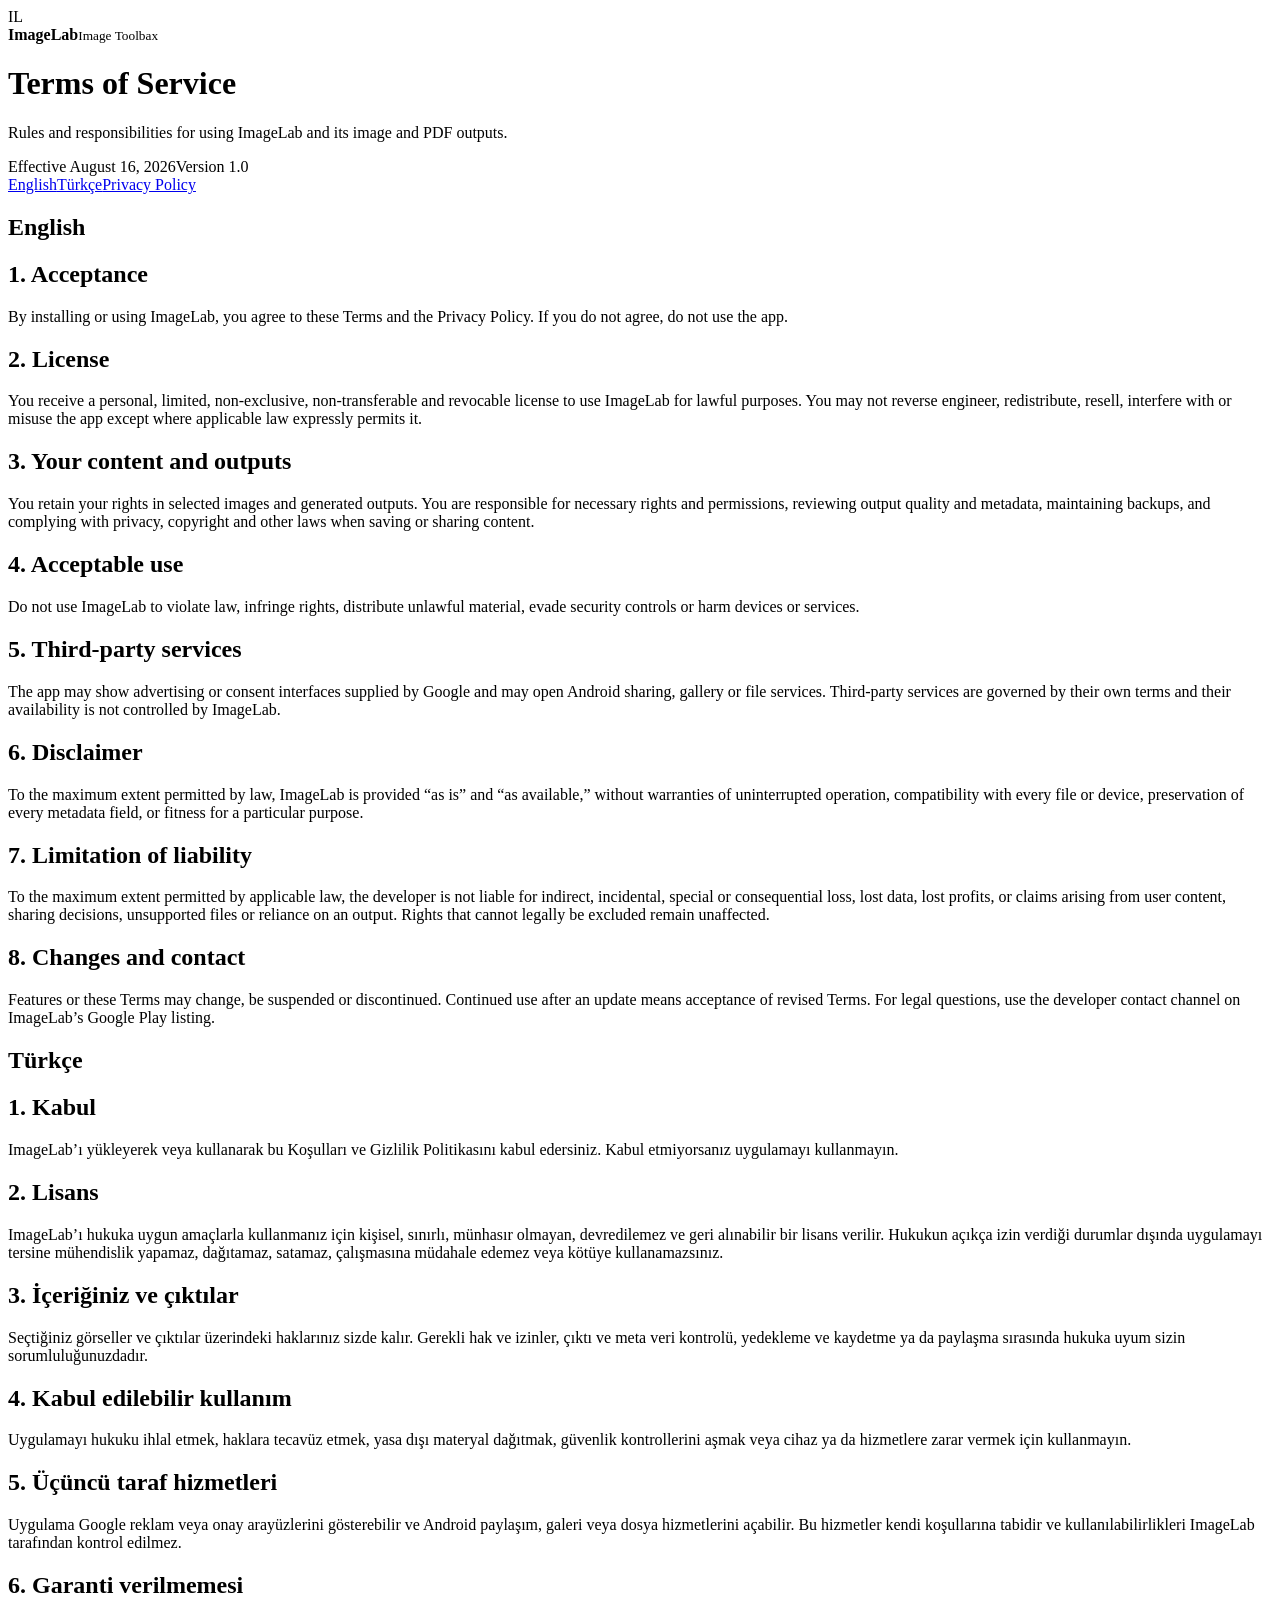
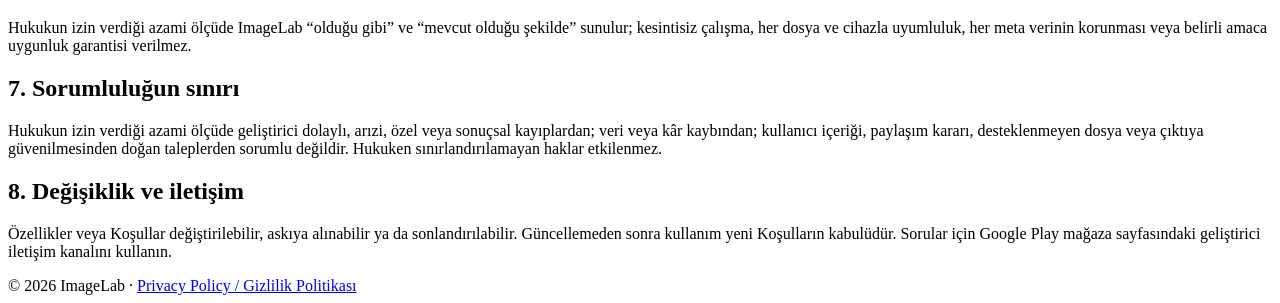
==== terms-of-service.html @ ed94bf47 "Add ImageLab terms of service" ====
<!doctype html><html lang="en"><head><meta charset="utf-8"><meta name="viewport" content="width=device-width,initial-scale=1"><title>ImageLab Terms of Service</title><meta name="description" content="Terms of Service for ImageLab - Image Toolbax"><link rel="stylesheet" href="styles.css"></head><body><main>
<header><div class="brand"><div class="mark">IL</div><div><strong>ImageLab</strong><small>Image Toolbax</small></div></div><h1>Terms of Service</h1><p class="lead">Rules and responsibilities for using ImageLab and its image and PDF outputs.</p><div class="meta"><span class="pill">Effective August 16, 2026</span><span class="pill">Version 1.0</span></div><nav class="langnav"><a href="#english">English</a><a href="#turkce">Türkçe</a><a href="index.html">Privacy Policy</a></nav></header>
<h2 class="language-title" id="english">English</h2>
<section><h2>1. Acceptance</h2><p>By installing or using ImageLab, you agree to these Terms and the Privacy Policy. If you do not agree, do not use the app.</p></section>
<section><h2>2. License</h2><p>You receive a personal, limited, non-exclusive, non-transferable and revocable license to use ImageLab for lawful purposes. You may not reverse engineer, redistribute, resell, interfere with or misuse the app except where applicable law expressly permits it.</p></section>
<section><h2>3. Your content and outputs</h2><p>You retain your rights in selected images and generated outputs. You are responsible for necessary rights and permissions, reviewing output quality and metadata, maintaining backups, and complying with privacy, copyright and other laws when saving or sharing content.</p></section>
<section><h2>4. Acceptable use</h2><p>Do not use ImageLab to violate law, infringe rights, distribute unlawful material, evade security controls or harm devices or services.</p></section>
<section><h2>5. Third-party services</h2><p>The app may show advertising or consent interfaces supplied by Google and may open Android sharing, gallery or file services. Third-party services are governed by their own terms and their availability is not controlled by ImageLab.</p></section>
<section class="notice"><h2>6. Disclaimer</h2><p>To the maximum extent permitted by law, ImageLab is provided “as is” and “as available,” without warranties of uninterrupted operation, compatibility with every file or device, preservation of every metadata field, or fitness for a particular purpose.</p></section>
<section><h2>7. Limitation of liability</h2><p>To the maximum extent permitted by applicable law, the developer is not liable for indirect, incidental, special or consequential loss, lost data, lost profits, or claims arising from user content, sharing decisions, unsupported files or reliance on an output. Rights that cannot legally be excluded remain unaffected.</p></section>
<section><h2>8. Changes and contact</h2><p>Features or these Terms may change, be suspended or discontinued. Continued use after an update means acceptance of revised Terms. For legal questions, use the developer contact channel on ImageLab’s Google Play listing.</p></section>
<h2 class="language-title" id="turkce">Türkçe</h2>
<section><h2>1. Kabul</h2><p>ImageLab’ı yükleyerek veya kullanarak bu Koşulları ve Gizlilik Politikasını kabul edersiniz. Kabul etmiyorsanız uygulamayı kullanmayın.</p></section>
<section><h2>2. Lisans</h2><p>ImageLab’ı hukuka uygun amaçlarla kullanmanız için kişisel, sınırlı, münhasır olmayan, devredilemez ve geri alınabilir bir lisans verilir. Hukukun açıkça izin verdiği durumlar dışında uygulamayı tersine mühendislik yapamaz, dağıtamaz, satamaz, çalışmasına müdahale edemez veya kötüye kullanamazsınız.</p></section>
<section><h2>3. İçeriğiniz ve çıktılar</h2><p>Seçtiğiniz görseller ve çıktılar üzerindeki haklarınız sizde kalır. Gerekli hak ve izinler, çıktı ve meta veri kontrolü, yedekleme ve kaydetme ya da paylaşma sırasında hukuka uyum sizin sorumluluğunuzdadır.</p></section>
<section><h2>4. Kabul edilebilir kullanım</h2><p>Uygulamayı hukuku ihlal etmek, haklara tecavüz etmek, yasa dışı materyal dağıtmak, güvenlik kontrollerini aşmak veya cihaz ya da hizmetlere zarar vermek için kullanmayın.</p></section>
<section><h2>5. Üçüncü taraf hizmetleri</h2><p>Uygulama Google reklam veya onay arayüzlerini gösterebilir ve Android paylaşım, galeri veya dosya hizmetlerini açabilir. Bu hizmetler kendi koşullarına tabidir ve kullanılabilirlikleri ImageLab tarafından kontrol edilmez.</p></section>
<section class="notice"><h2>6. Garanti verilmemesi</h2><p>Hukukun izin verdiği azami ölçüde ImageLab “olduğu gibi” ve “mevcut olduğu şekilde” sunulur; kesintisiz çalışma, her dosya ve cihazla uyumluluk, her meta verinin korunması veya belirli amaca uygunluk garantisi verilmez.</p></section>
<section><h2>7. Sorumluluğun sınırı</h2><p>Hukukun izin verdiği azami ölçüde geliştirici dolaylı, arızi, özel veya sonuçsal kayıplardan; veri veya kâr kaybından; kullanıcı içeriği, paylaşım kararı, desteklenmeyen dosya veya çıktıya güvenilmesinden doğan taleplerden sorumlu değildir. Hukuken sınırlandırılamayan haklar etkilenmez.</p></section>
<section><h2>8. Değişiklik ve iletişim</h2><p>Özellikler veya Koşullar değiştirilebilir, askıya alınabilir ya da sonlandırılabilir. Güncellemeden sonra kullanım yeni Koşulların kabulüdür. Sorular için Google Play mağaza sayfasındaki geliştirici iletişim kanalını kullanın.</p></section>
<footer>© 2026 ImageLab · <a href="index.html">Privacy Policy / Gizlilik Politikası</a></footer></main></body></html>
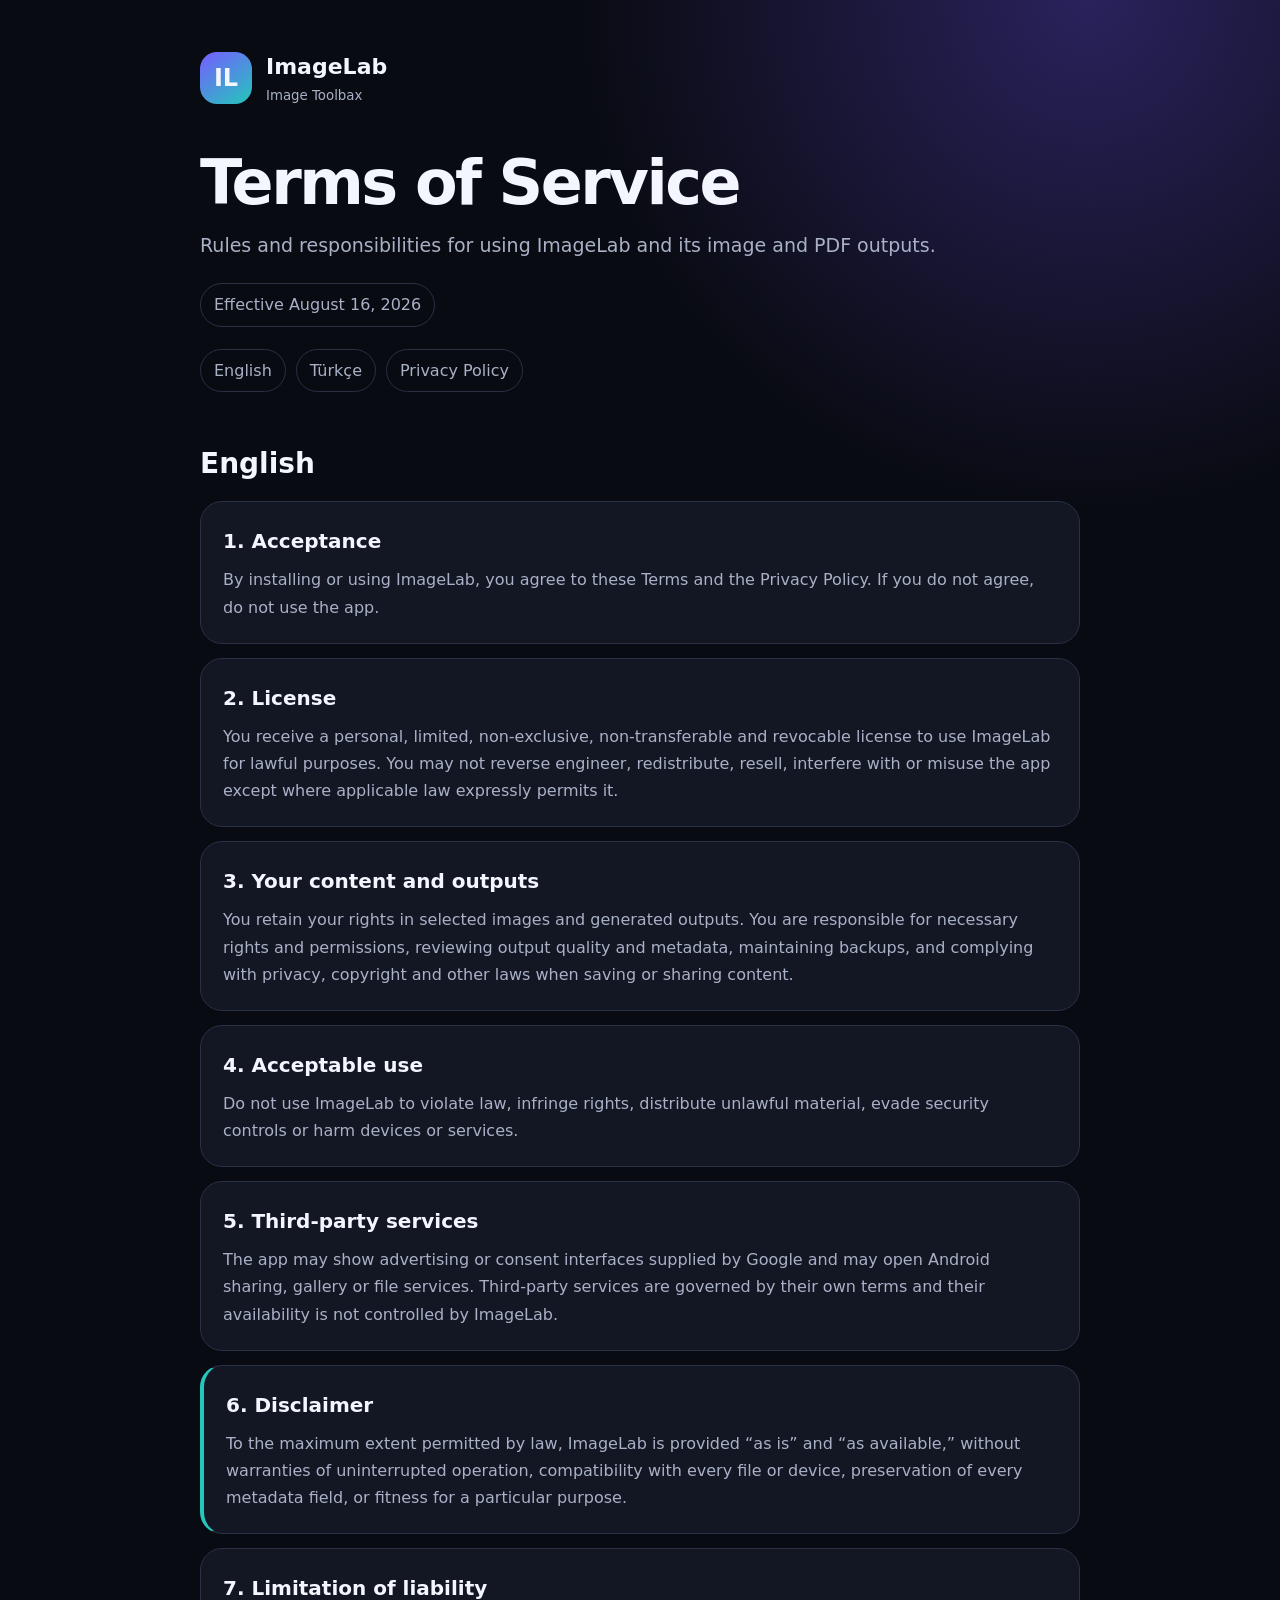
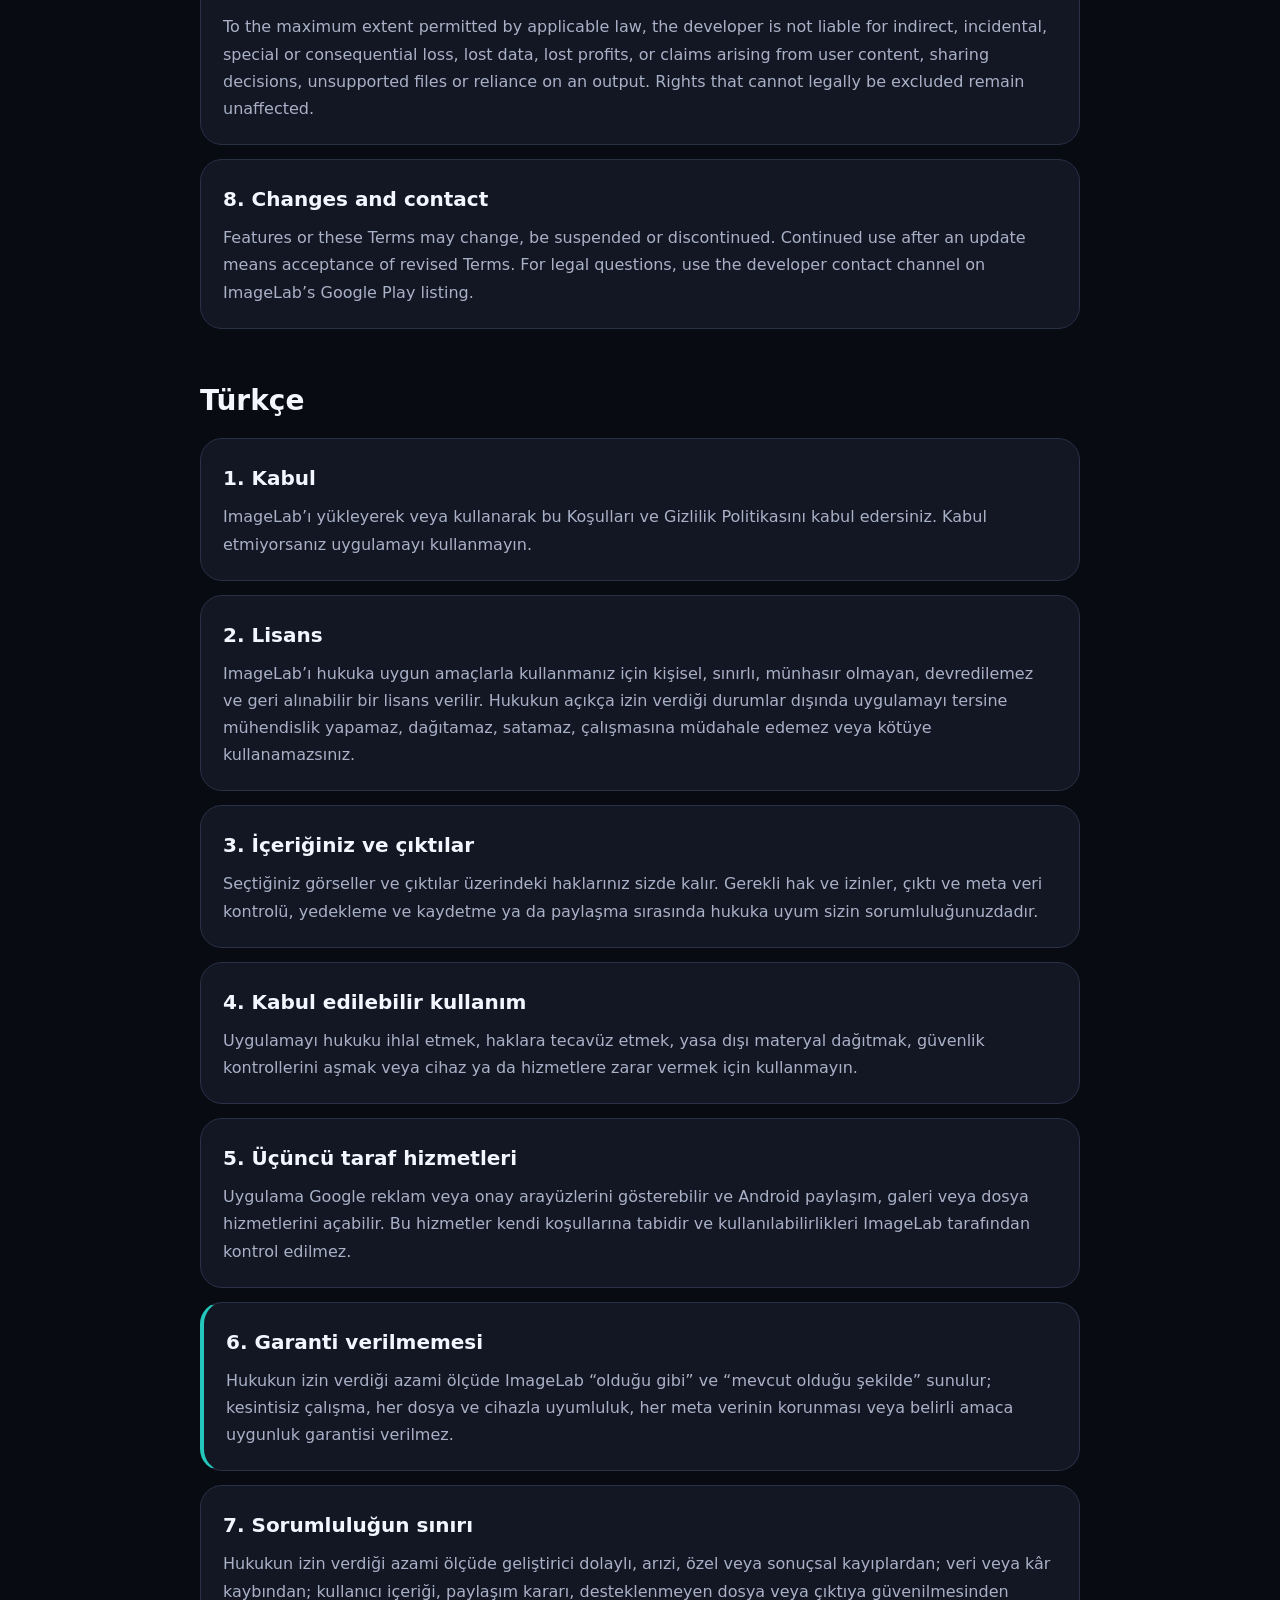
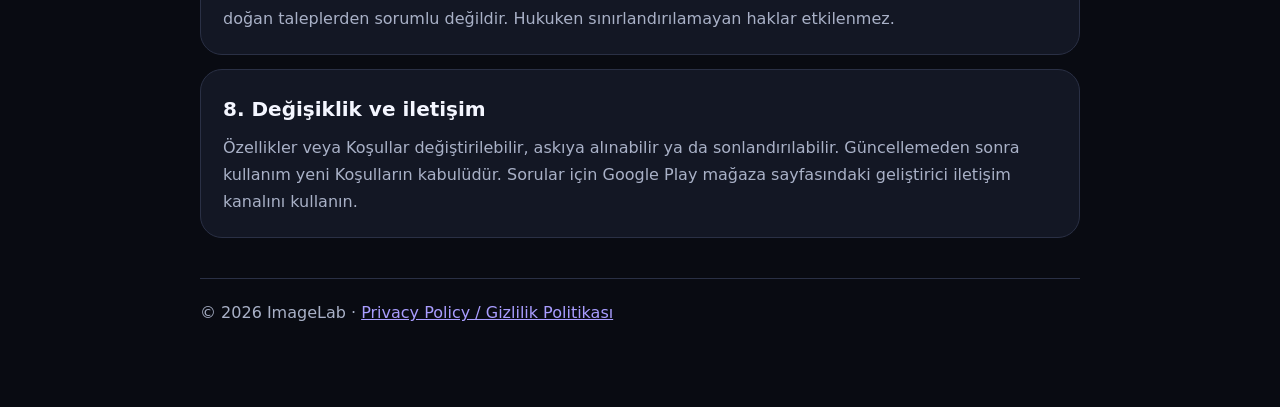
==== commit 1f515c6a: "Remove terms version badge" ====
--- a/terms-of-service.html
+++ b/terms-of-service.html
@@ -1,5 +1,5 @@
 <!doctype html><html lang="en"><head><meta charset="utf-8"><meta name="viewport" content="width=device-width,initial-scale=1"><title>ImageLab Terms of Service</title><meta name="description" content="Terms of Service for ImageLab - Image Toolbax"><link rel="stylesheet" href="styles.css"></head><body><main>
-<header><div class="brand"><div class="mark">IL</div><div><strong>ImageLab</strong><small>Image Toolbax</small></div></div><h1>Terms of Service</h1><p class="lead">Rules and responsibilities for using ImageLab and its image and PDF outputs.</p><div class="meta"><span class="pill">Effective August 16, 2026</span><span class="pill">Version 1.0</span></div><nav class="langnav"><a href="#english">English</a><a href="#turkce">Türkçe</a><a href="index.html">Privacy Policy</a></nav></header>
+<header><div class="brand"><div class="mark">IL</div><div><strong>ImageLab</strong><small>Image Toolbax</small></div></div><h1>Terms of Service</h1><p class="lead">Rules and responsibilities for using ImageLab and its image and PDF outputs.</p><div class="meta"><span class="pill">Effective August 16, 2026</span></div><nav class="langnav"><a href="#english">English</a><a href="#turkce">Türkçe</a><a href="index.html">Privacy Policy</a></nav></header>
 <h2 class="language-title" id="english">English</h2>
 <section><h2>1. Acceptance</h2><p>By installing or using ImageLab, you agree to these Terms and the Privacy Policy. If you do not agree, do not use the app.</p></section>
 <section><h2>2. License</h2><p>You receive a personal, limited, non-exclusive, non-transferable and revocable license to use ImageLab for lawful purposes. You may not reverse engineer, redistribute, resell, interfere with or misuse the app except where applicable law expressly permits it.</p></section>
--- a/styles.css
+++ b/styles.css
@@ -0,0 +1,2 @@
+:root{color-scheme:dark;--bg:#090b12;--card:#141827;--text:#f4f6ff;--muted:#a9b1c7;--line:#2a3045;--accent:#765dff;--accent2:#23c7bb}*{box-sizing:border-box}body{margin:0;background:radial-gradient(circle at 85% 0,#2a225c 0,transparent 32rem),var(--bg);color:var(--text);font:16px/1.7 Inter,system-ui,-apple-system,"Segoe UI",sans-serif}main{max-width:920px;margin:auto;padding:48px 20px 80px}.brand{display:flex;align-items:center;gap:14px;margin-bottom:42px}.mark{width:52px;height:52px;border-radius:17px;display:grid;place-items:center;background:linear-gradient(145deg,var(--accent),var(--accent2));font-weight:900;font-size:24px}.brand strong{font-size:22px}.brand small{display:block;color:var(--muted)}h1{font-size:clamp(34px,7vw,62px);line-height:1.05;margin:0 0 14px;letter-spacing:-.04em}.lead{font-size:19px;color:var(--muted);max-width:760px}.meta,.langnav{display:flex;gap:10px;flex-wrap:wrap;margin:22px 0}.pill,.langnav a{border:1px solid var(--line);border-radius:999px;padding:7px 13px;color:var(--muted);text-decoration:none}.langnav a:hover{border-color:var(--accent);color:var(--text)}section{background:color-mix(in srgb,var(--card) 92%,transparent);border:1px solid var(--line);border-radius:22px;padding:22px;margin:14px 0}h2{font-size:20px;margin:0 0 8px}p{margin:0;color:var(--muted)}.language-title{margin:48px 0 12px;font-size:28px}.notice{border-left:4px solid var(--accent2)}footer{color:var(--muted);margin-top:40px;padding-top:20px;border-top:1px solid var(--line)}a{color:#a99dff}@media(max-width:600px){main{padding-top:28px}section{padding:18px;border-radius:18px}}
+
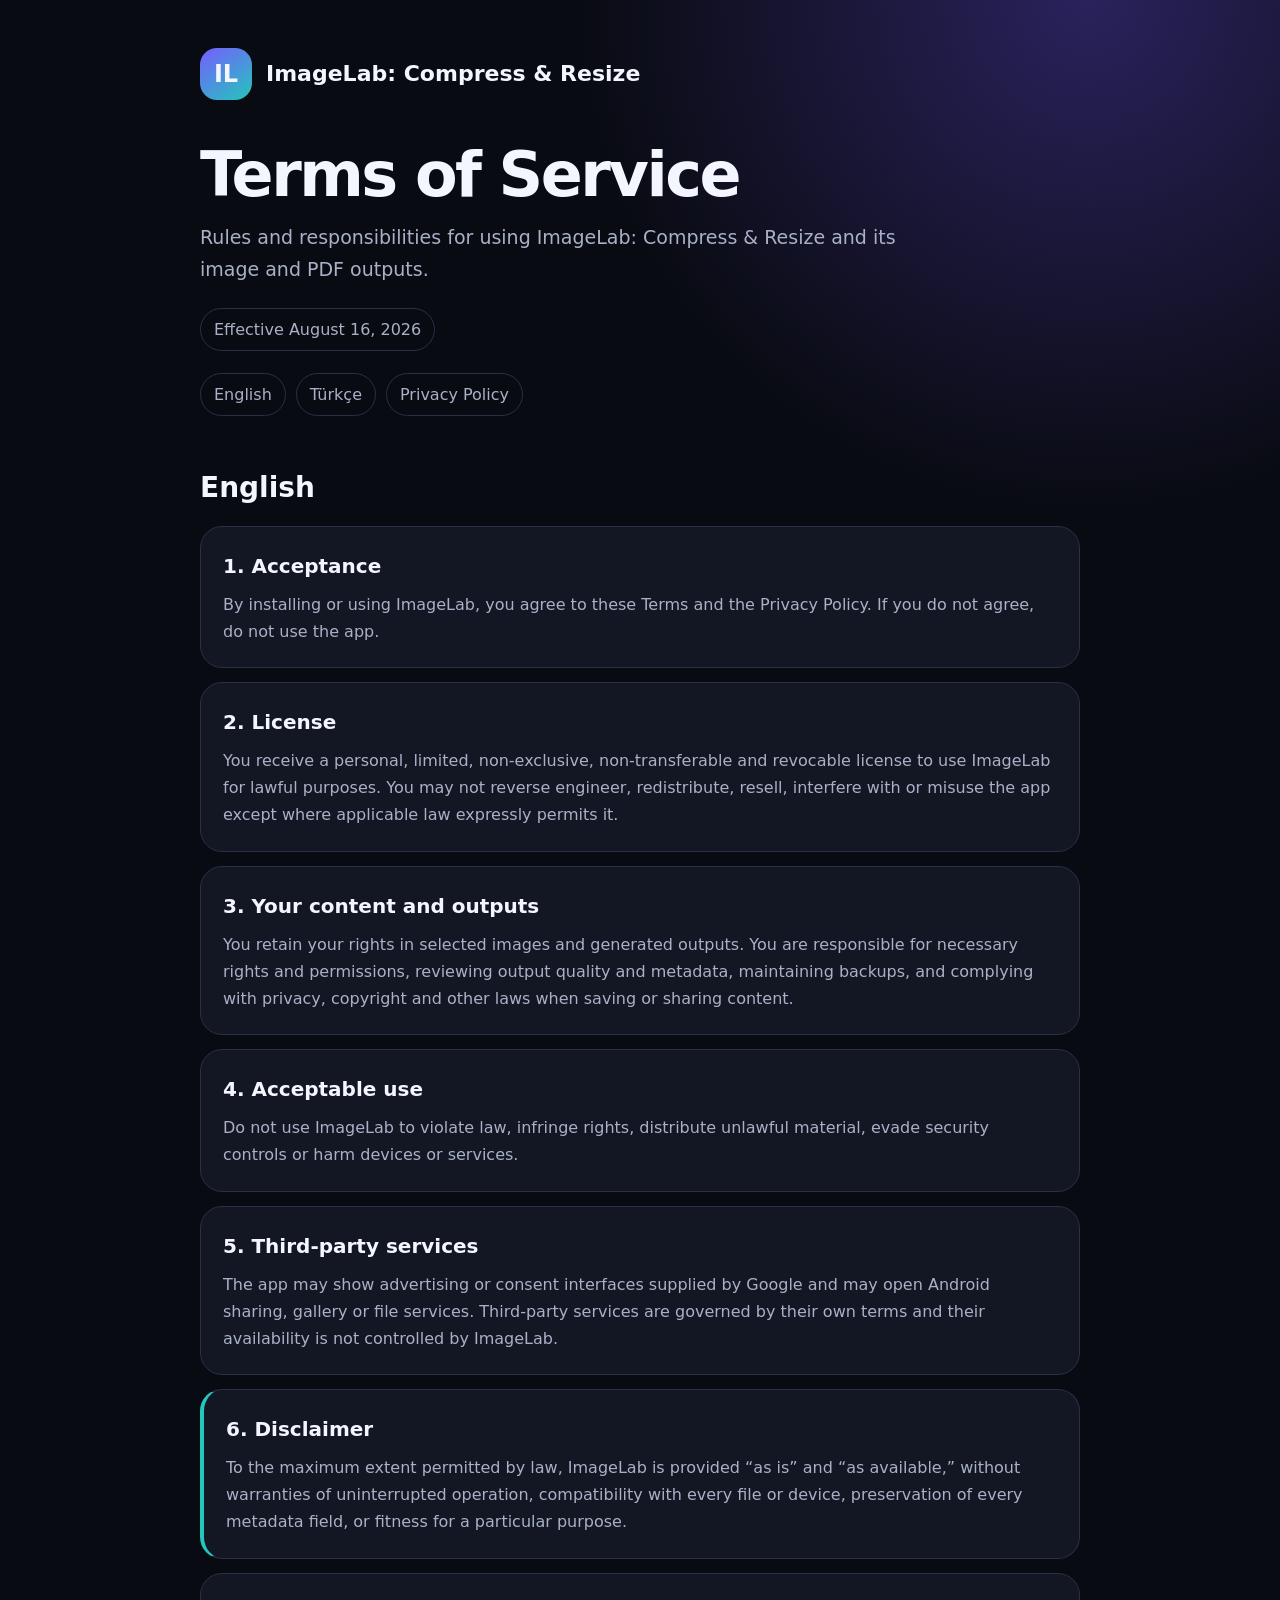
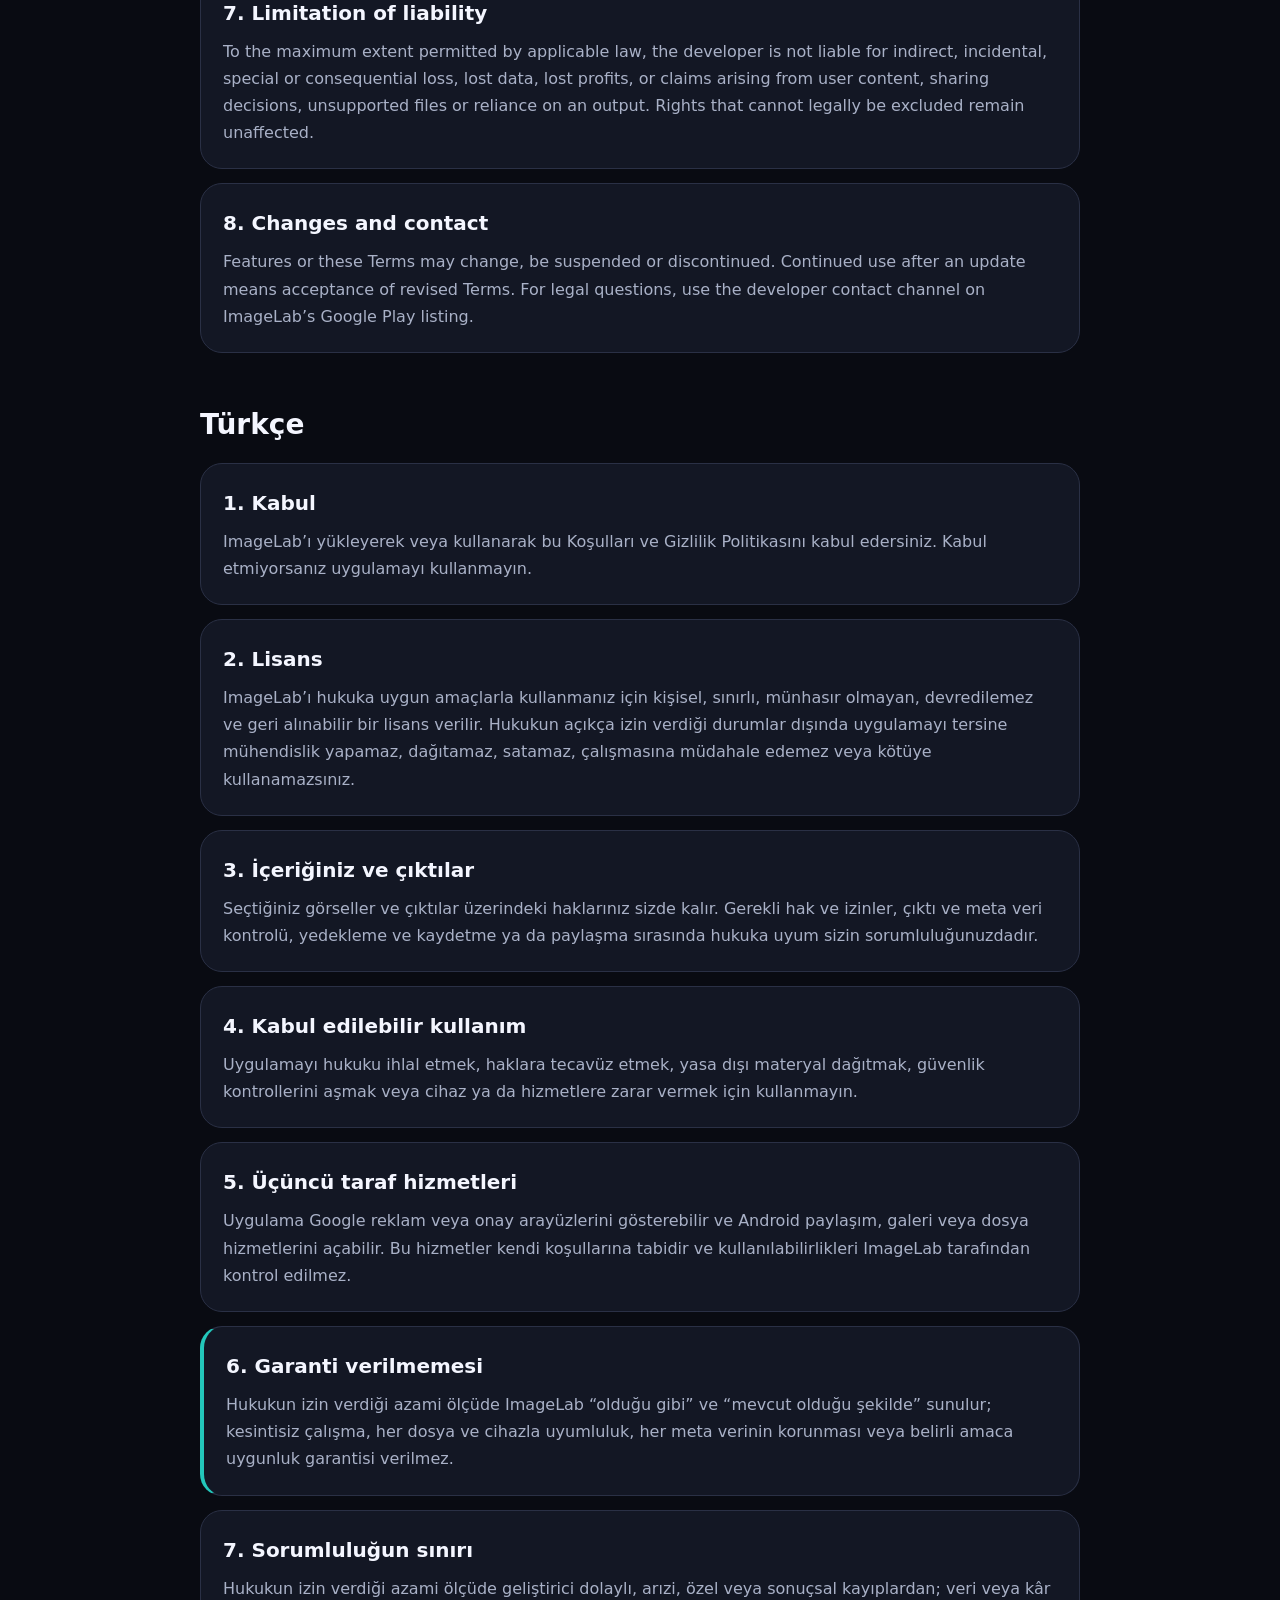
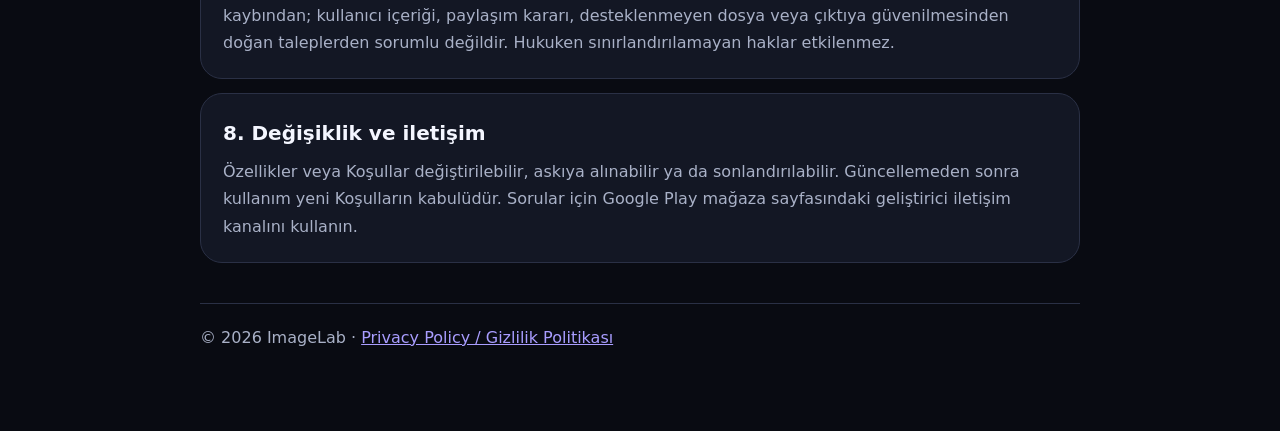
==== commit db8ba953: "Rename ImageLab legal identity" ====
--- a/terms-of-service.html
+++ b/terms-of-service.html
@@ -1,5 +1,5 @@
-<!doctype html><html lang="en"><head><meta charset="utf-8"><meta name="viewport" content="width=device-width,initial-scale=1"><title>ImageLab Terms of Service</title><meta name="description" content="Terms of Service for ImageLab - Image Toolbax"><link rel="stylesheet" href="styles.css"></head><body><main>
-<header><div class="brand"><div class="mark">IL</div><div><strong>ImageLab</strong><small>Image Toolbax</small></div></div><h1>Terms of Service</h1><p class="lead">Rules and responsibilities for using ImageLab and its image and PDF outputs.</p><div class="meta"><span class="pill">Effective August 16, 2026</span></div><nav class="langnav"><a href="#english">English</a><a href="#turkce">Türkçe</a><a href="index.html">Privacy Policy</a></nav></header>
+<!doctype html><html lang="en"><head><meta charset="utf-8"><meta name="viewport" content="width=device-width,initial-scale=1"><title>ImageLab: Compress &amp; Resize Terms of Service</title><meta name="description" content="Terms of Service for ImageLab: Compress &amp; Resize"><link rel="stylesheet" href="styles.css"></head><body><main>
+<header><div class="brand"><div class="mark">IL</div><div><strong>ImageLab: Compress &amp; Resize</strong></div></div><h1>Terms of Service</h1><p class="lead">Rules and responsibilities for using ImageLab: Compress &amp; Resize and its image and PDF outputs.</p><div class="meta"><span class="pill">Effective August 16, 2026</span></div><nav class="langnav"><a href="#english">English</a><a href="#turkce">Türkçe</a><a href="index.html">Privacy Policy</a></nav></header>
 <h2 class="language-title" id="english">English</h2>
 <section><h2>1. Acceptance</h2><p>By installing or using ImageLab, you agree to these Terms and the Privacy Policy. If you do not agree, do not use the app.</p></section>
 <section><h2>2. License</h2><p>You receive a personal, limited, non-exclusive, non-transferable and revocable license to use ImageLab for lawful purposes. You may not reverse engineer, redistribute, resell, interfere with or misuse the app except where applicable law expressly permits it.</p></section>
